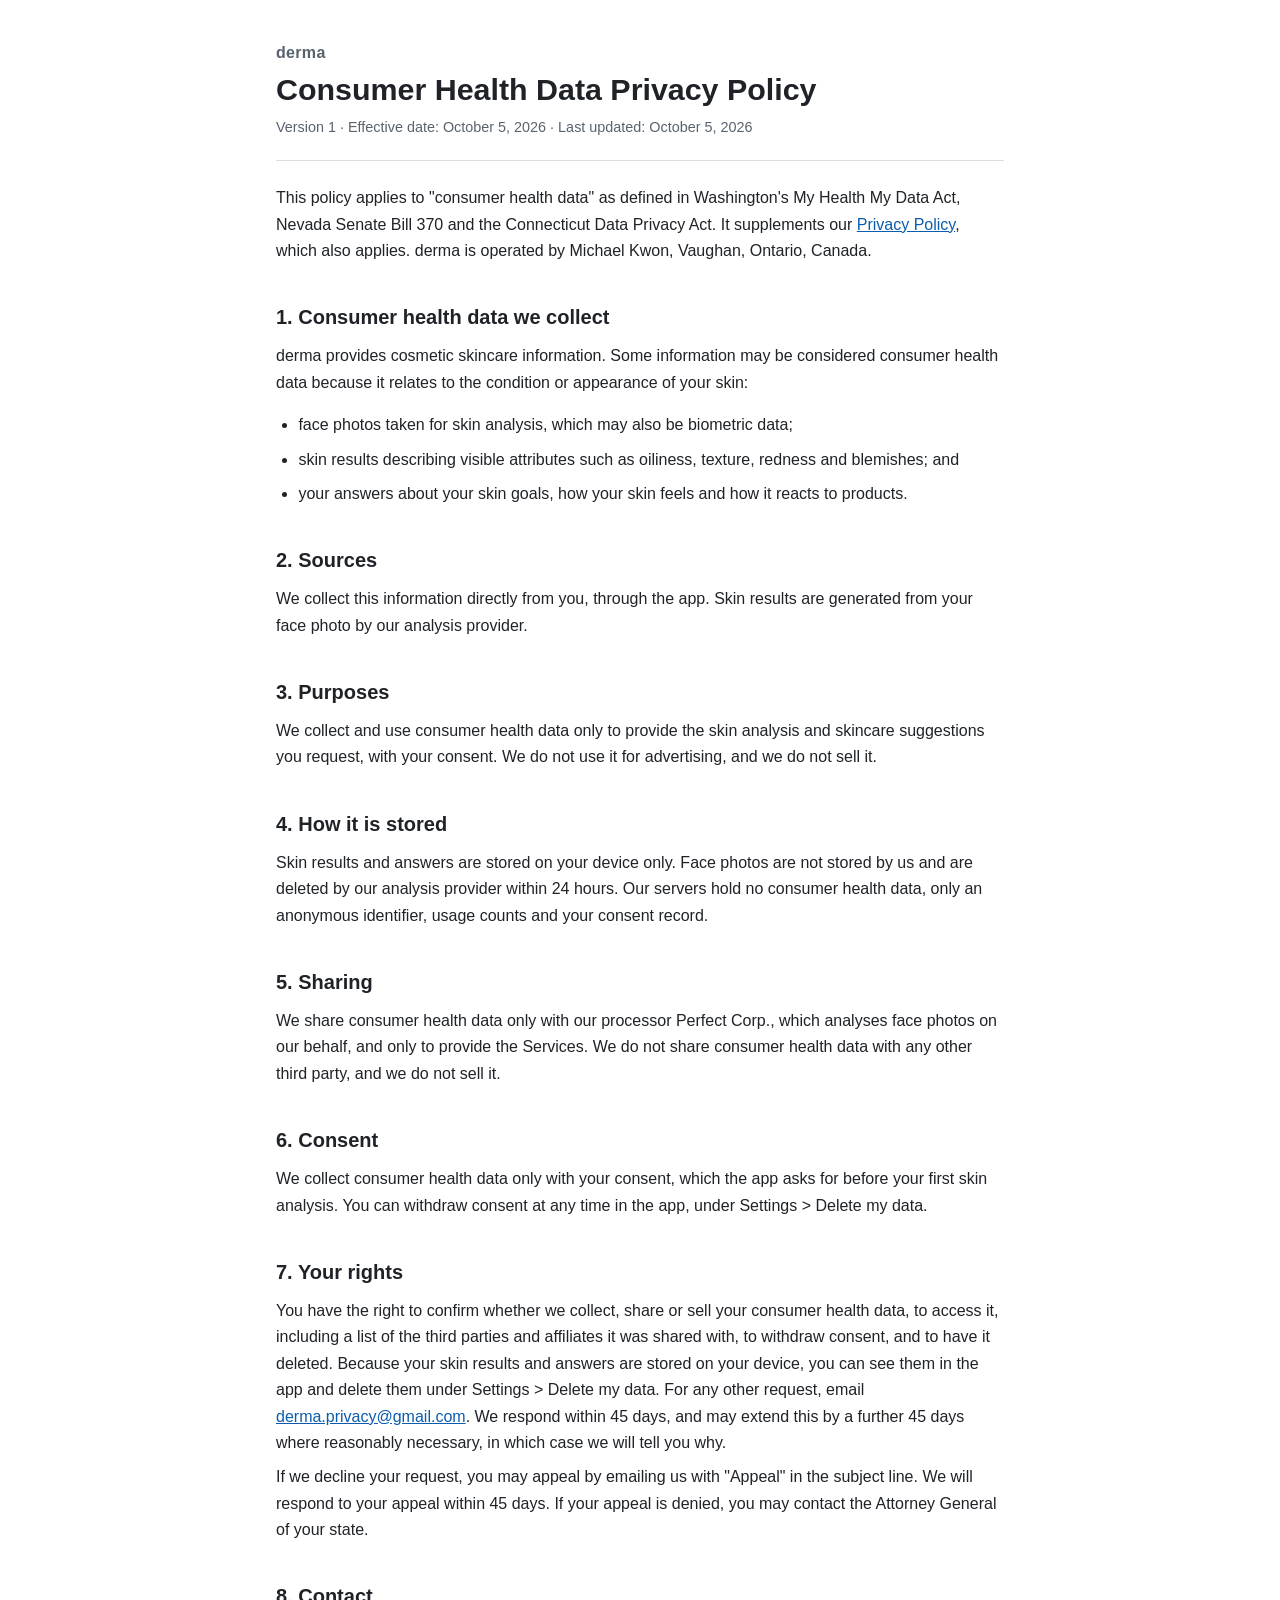
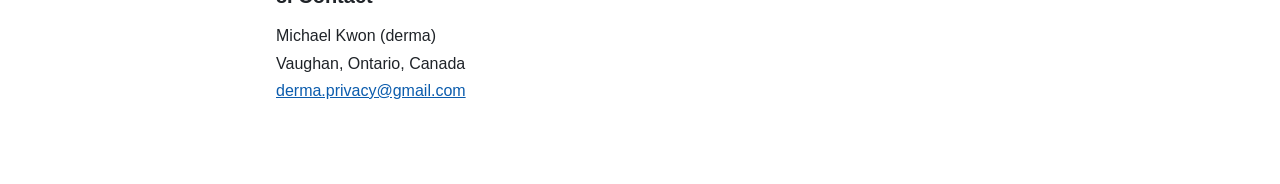
==== consumer-health-data.html @ 5b00ec7b "Rewrite the privacy policy and add a consumer health data policy A conventional numbered policy cove" ====
<!doctype html>
<html lang="en">
<head>
<meta charset="utf-8">
<meta name="viewport" content="width=device-width, initial-scale=1">
<title>Consumer Health Data Privacy Policy | derma</title>
<meta name="description" content="How derma handles consumer health data under Washington, Nevada and Connecticut law.">
<link rel="stylesheet" href="legal.css">
</head>
<body>
<main>

<header>
  <p class="org">derma</p>
  <h1>Consumer Health Data Privacy Policy</h1>
  <p class="meta">Version 1 &middot; Effective date: October 5, 2026 &middot; Last updated: October 5, 2026</p>
</header>

<p>This policy applies to "consumer health data" as defined in Washington's My Health My Data Act,
Nevada Senate Bill 370 and the Connecticut Data Privacy Act. It supplements our
<a href="privacy.html">Privacy Policy</a>, which also applies. derma is operated by Michael Kwon,
Vaughan, Ontario, Canada.</p>

<h2>1. Consumer health data we collect</h2>
<p>derma provides cosmetic skincare information. Some information may be considered consumer health
data because it relates to the condition or appearance of your skin:</p>
<ul>
  <li>face photos taken for skin analysis, which may also be biometric data;</li>
  <li>skin results describing visible attributes such as oiliness, texture, redness and blemishes; and</li>
  <li>your answers about your skin goals, how your skin feels and how it reacts to products.</li>
</ul>

<h2>2. Sources</h2>
<p>We collect this information directly from you, through the app. Skin results are generated from
your face photo by our analysis provider.</p>

<h2>3. Purposes</h2>
<p>We collect and use consumer health data only to provide the skin analysis and skincare
suggestions you request, with your consent. We do not use it for advertising, and we do not sell
it.</p>

<h2>4. How it is stored</h2>
<p>Skin results and answers are stored on your device only. Face photos are not stored by us and are
deleted by our analysis provider within 24 hours. Our servers hold no consumer health data, only
an anonymous identifier, usage counts and your consent record.</p>

<h2>5. Sharing</h2>
<p>We share consumer health data only with our processor Perfect Corp., which analyses face photos
on our behalf, and only to provide the Services. We do not share consumer health data with any
other third party, and we do not sell it.</p>

<h2>6. Consent</h2>
<p>We collect consumer health data only with your consent, which the app asks for before your
first skin analysis. You can withdraw consent at any time in the app, under
Settings &gt; Delete my data.</p>

<h2>7. Your rights</h2>
<p>You have the right to confirm whether we collect, share or sell your consumer health data, to
access it, including a list of the third parties and affiliates it was shared with, to withdraw
consent, and to have it deleted. Because your skin results and answers are stored on your device,
you can see them in the app and delete them under Settings &gt; Delete my data. For any other
request, email <a href="mailto:derma.privacy@gmail.com">derma.privacy@gmail.com</a>. We respond within
45 days, and may extend this by a further 45 days where reasonably necessary, in which case we will
tell you why.</p>
<p>If we decline your request, you may appeal by emailing us with "Appeal" in the subject line. We
will respond to your appeal within 45 days. If your appeal is denied, you may contact the Attorney
General of your state.</p>

<h2>8. Contact</h2>
<address>
  Michael Kwon (derma)<br>
  Vaughan, Ontario, Canada<br>
  <a href="mailto:derma.privacy@gmail.com">derma.privacy@gmail.com</a>
</address>

</main>
</body>
</html>
---- legal.css ----
:root {
  --bg: #ffffff;
  --text: #1f2328;
  --muted: #59636e;
  --rule: #d8dee4;
  --link: #0b5cad;
  --header-bg: #f6f8fa;
}

@media (prefers-color-scheme: dark) {
  :root {
    --bg: #0f1215;
    --text: #e6e8ea;
    --muted: #9aa4ae;
    --rule: #2d333b;
    --link: #6cb6ff;
    --header-bg: #161b22;
  }
}

* { box-sizing: border-box; }

body {
  margin: 0;
  background: var(--bg);
  color: var(--text);
  font: 16px/1.65 -apple-system, BlinkMacSystemFont, "Segoe UI", Roboto, "Helvetica Neue", Arial, sans-serif;
  -webkit-text-size-adjust: 100%;
}

main { max-width: 760px; margin: 0 auto; padding: 40px 16px 80px; }

header { padding-bottom: 20px; margin-bottom: 24px; border-bottom: 1px solid var(--rule); }
.org { margin: 0 0 4px; font-weight: 600; letter-spacing: 0.02em; color: var(--muted); }
h1 { font-size: 1.9rem; line-height: 1.25; margin: 0 0 8px; }
.meta { margin: 0; color: var(--muted); font-size: 0.9rem; }

h2 { font-size: 1.25rem; line-height: 1.35; margin: 40px 0 12px; }
h3 { font-size: 1.02rem; margin: 24px 0 8px; }
p, li { margin: 8px 0; }
ul, ol { padding-left: 1.4em; }
ol.alpha { list-style: lower-alpha; }
a { color: var(--link); }
section { scroll-margin-top: 16px; }

nav { margin: 28px 0 8px; padding: 16px 20px; background: var(--header-bg); border: 1px solid var(--rule); border-radius: 6px; }
.toc-title { font-size: 1rem; margin: 0 0 6px; }
nav ol { margin: 0; columns: 2; column-gap: 32px; }
nav li { margin: 4px 0; break-inside: avoid; }
@media (max-width: 560px) { nav ol { columns: 1; } }

.table { overflow-x: auto; margin: 12px 0; }
table { width: 100%; border-collapse: collapse; font-size: 0.92rem; }
th, td { text-align: left; vertical-align: top; padding: 10px 12px; border: 1px solid var(--rule); }
th { background: var(--header-bg); font-weight: 600; }

address { font-style: normal; line-height: 1.7; }
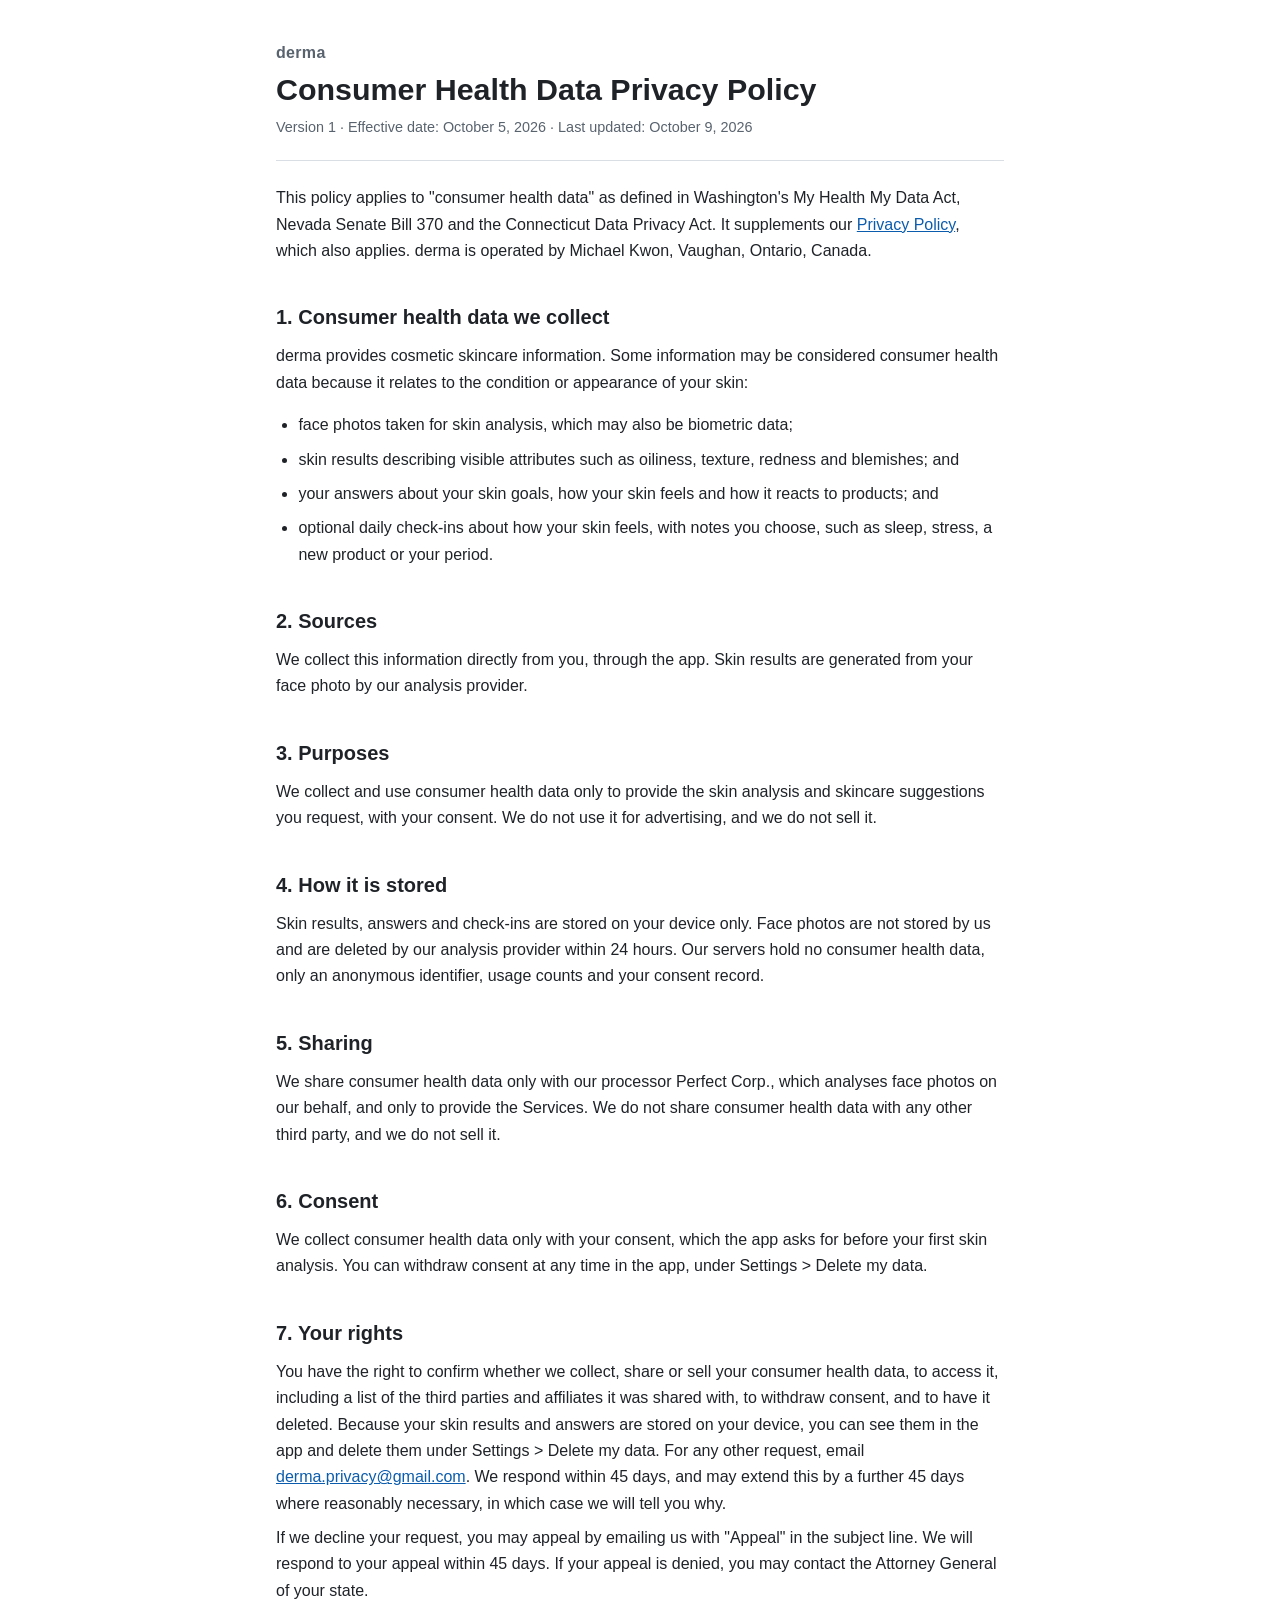
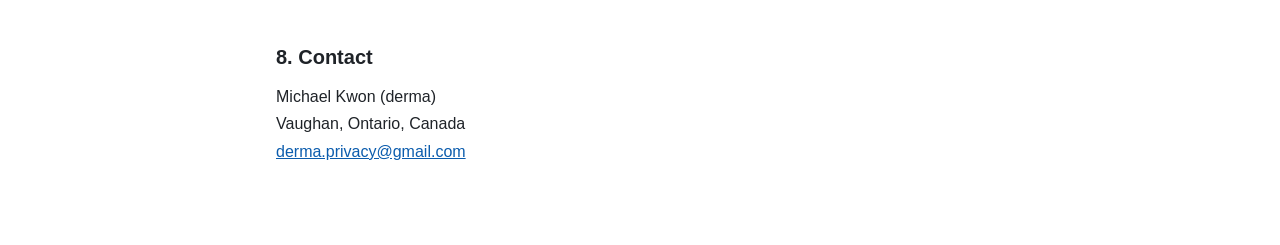
==== commit b4c75c69: "Cover read history, routine progress and check-ins All stay on the device: the last 60 reads and 120" ====
--- a/consumer-health-data.html
+++ b/consumer-health-data.html
@@ -13,7 +13,7 @@
 <header>
   <p class="org">derma</p>
   <h1>Consumer Health Data Privacy Policy</h1>
-  <p class="meta">Version 1 &middot; Effective date: October 5, 2026 &middot; Last updated: October 5, 2026</p>
+  <p class="meta">Version 1 &middot; Effective date: October 5, 2026 &middot; Last updated: October 9, 2026</p>
 </header>
 
 <p>This policy applies to "consumer health data" as defined in Washington's My Health My Data Act,
@@ -27,7 +27,8 @@
 <ul>
   <li>face photos taken for skin analysis, which may also be biometric data;</li>
   <li>skin results describing visible attributes such as oiliness, texture, redness and blemishes; and</li>
-  <li>your answers about your skin goals, how your skin feels and how it reacts to products.</li>
+  <li>your answers about your skin goals, how your skin feels and how it reacts to products; and</li>
+  <li>optional daily check-ins about how your skin feels, with notes you choose, such as sleep, stress, a new product or your period.</li>
 </ul>
 
 <h2>2. Sources</h2>
@@ -40,7 +41,7 @@
 it.</p>
 
 <h2>4. How it is stored</h2>
-<p>Skin results and answers are stored on your device only. Face photos are not stored by us and are
+<p>Skin results, answers and check-ins are stored on your device only. Face photos are not stored by us and are
 deleted by our analysis provider within 24 hours. Our servers hold no consumer health data, only
 an anonymous identifier, usage counts and your consent record.</p>
 
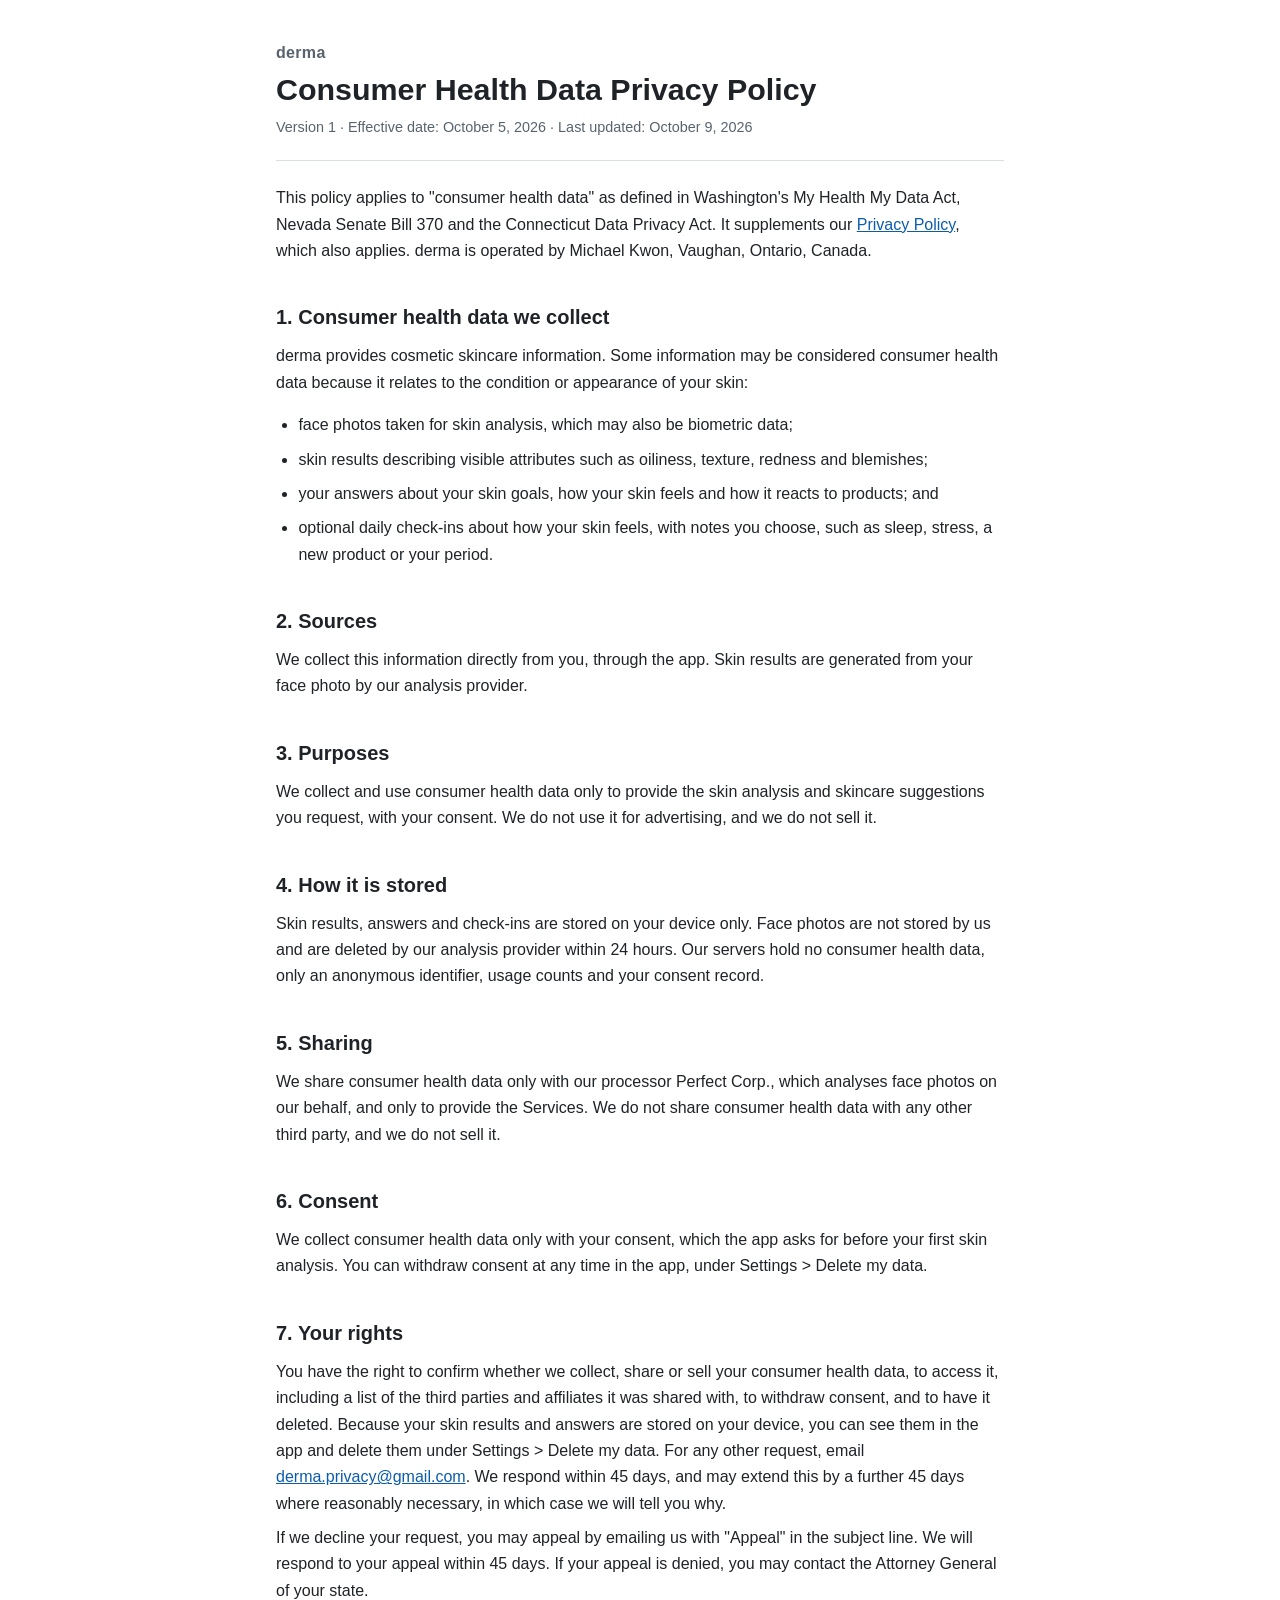
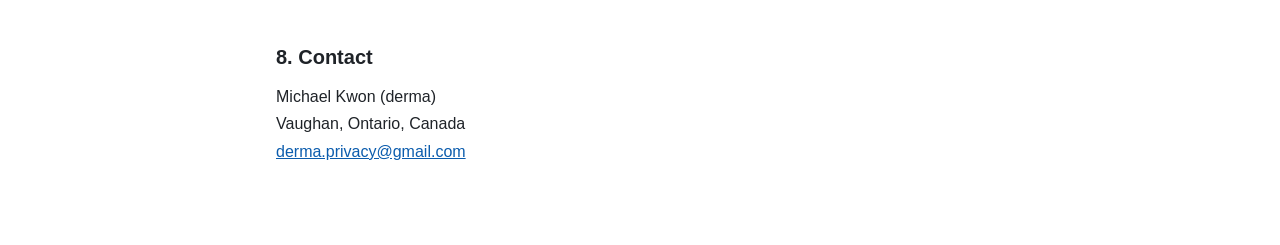
==== commit de163f84: "Fix list punctuation" ====
--- a/consumer-health-data.html
+++ b/consumer-health-data.html
@@ -26,7 +26,7 @@
 data because it relates to the condition or appearance of your skin:</p>
 <ul>
   <li>face photos taken for skin analysis, which may also be biometric data;</li>
-  <li>skin results describing visible attributes such as oiliness, texture, redness and blemishes; and</li>
+  <li>skin results describing visible attributes such as oiliness, texture, redness and blemishes;</li>
   <li>your answers about your skin goals, how your skin feels and how it reacts to products; and</li>
   <li>optional daily check-ins about how your skin feels, with notes you choose, such as sleep, stress, a new product or your period.</li>
 </ul>
